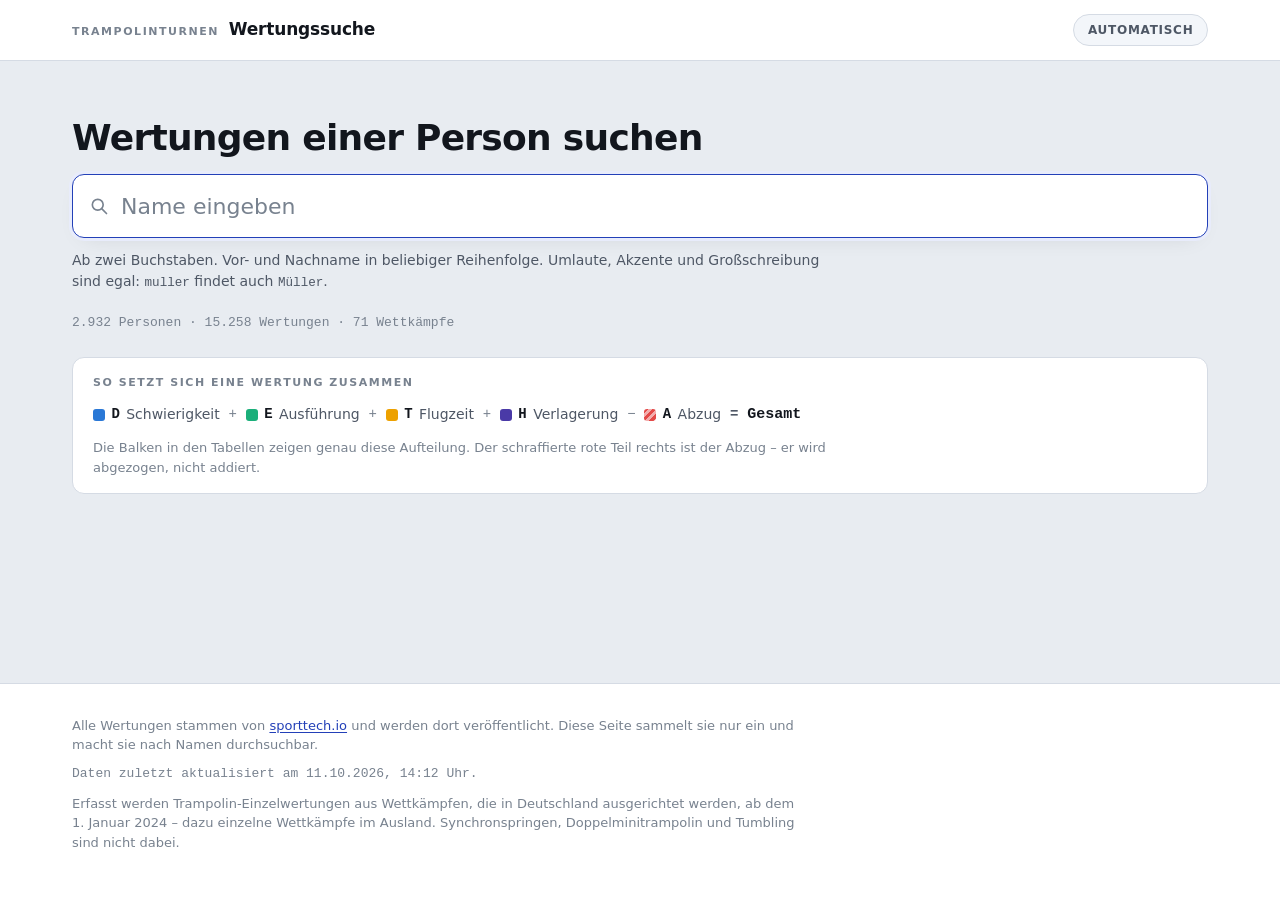
==== docs/index.html @ 2b51a588 "Schritt 4: Website unter docs/ index.html, style.css, app.js - kein Framework, keine Bauwerkzeuge, k" ====
<!DOCTYPE html>
<html lang="de">
<head>
<meta charset="utf-8">
<meta name="viewport" content="width=device-width, initial-scale=1">
<title>Trampolin-Wertungssuche</title>
<meta name="description" content="Alle Trampolin-Wertungen einer Turnerin oder eines Turners aus deutschen Wettkämpfen auf einer Seite. Daten von sporttech.io.">
<meta name="color-scheme" content="light dark">
<link rel="stylesheet" href="style.css">
<link rel="icon" href="data:image/svg+xml,<svg xmlns='http://www.w3.org/2000/svg' viewBox='0 0 32 32'><rect width='32' height='32' rx='6' fill='%232340b8'/><ellipse cx='16' cy='21' rx='10' ry='3.5' fill='none' stroke='white' stroke-width='2.2'/><path d='M16 5v9' stroke='white' stroke-width='2.2' stroke-linecap='round'/></svg>">
</head>
<body>

<a class="sprungmarke" href="#suchfeld">Direkt zur Suche</a>

<header class="kopf">
  <div class="begrenzt kopf-reihe">
    <div class="marke">
      <span class="marke-oben">Trampolinturnen</span>
      <span class="marke-name">Wertungssuche</span>
    </div>

    <button type="button" id="themaSchalter" class="thema-schalter"
            aria-label="Farbschema wechseln">
      <span class="thema-text" id="themaText">Automatisch</span>
    </button>
  </div>
</header>

<main class="begrenzt">

  <!--
    Das Suchfeld ist der Inhalt der Seite, nicht eine Dekoration darüber.
    Darum steht es ganz oben und bekommt den meisten Platz.
  -->
  <section class="suche" aria-labelledby="suchtitel">
    <h1 id="suchtitel">Wertungen einer Person suchen</h1>

    <div class="feld-rahmen">
      <svg class="feld-lupe" viewBox="0 0 24 24" aria-hidden="true">
        <circle cx="10.5" cy="10.5" r="6.5" fill="none" stroke="currentColor" stroke-width="2"/>
        <path d="M15.5 15.5 21 21" stroke="currentColor" stroke-width="2" stroke-linecap="round"/>
      </svg>
      <input type="search" id="suchfeld" class="feld"
             placeholder="Name eingeben"
             autocomplete="off" autocapitalize="off" spellcheck="false"
             enterkeyhint="search"
             aria-describedby="suchhilfe">
      <button type="button" id="leeren" class="feld-leeren" hidden
              aria-label="Suche zurücksetzen">&times;</button>
    </div>

    <p id="suchhilfe" class="suchhilfe">
      Ab zwei Buchstaben. Vor- und Nachname in beliebiger Reihenfolge.
      Umlaute, Akzente und Groß&shy;schreibung sind egal: <em>muller</em> findet
      auch <em>Müller</em>.
    </p>

    <p class="bestand" id="bestand">Daten werden geladen&nbsp;…</p>
  </section>

  <!--
    Die Punkteformel ist gleichzeitig die Legende für die farbigen Balken in
    den Tabellen. Beides an einer Stelle, damit man die Farben nicht raten muss.
  -->
  <section class="formel" aria-label="So setzt sich eine Wertung zusammen">
    <h2 class="formel-titel">So setzt sich eine Wertung zusammen</h2>
    <p class="formel-zeile">
      <span class="teil teil-d"><b>D</b> Schwierigkeit</span>
      <span class="op">+</span>
      <span class="teil teil-e"><b>E</b> Ausführung</span>
      <span class="op">+</span>
      <span class="teil teil-t"><b>T</b> Flugzeit</span>
      <span class="op">+</span>
      <span class="teil teil-h"><b>H</b> Verlagerung</span>
      <span class="op">&minus;</span>
      <span class="teil teil-abzug"><b>A</b> Abzug</span>
      <span class="op gleich">=</span>
      <span class="teil teil-gesamt"><b>Gesamt</b></span>
    </p>
    <p class="formel-fuss">
      Die Balken in den Tabellen zeigen genau diese Aufteilung. Der schraffierte
      rote Teil rechts ist der Abzug – er wird abgezogen, nicht addiert.
    </p>
  </section>

  <!-- Lade-, Leer- und Fehlerzustände -->
  <div id="zustand" class="zustand" role="status" aria-live="polite"></div>

  <!-- Hierhin schreibt app.js die Ergebnisse -->
  <div id="ergebnisse"></div>

</main>

<footer class="fuss">
  <div class="begrenzt">
    <p>
      Alle Wertungen stammen von
      <a href="https://sporttech.io" rel="noopener">sporttech.io</a>
      und werden dort veröffentlicht. Diese Seite sammelt sie nur ein und macht
      sie nach Namen durchsuchbar.
    </p>
    <p id="fussStand" class="fuss-stand"></p>
    <p>
      Erfasst werden Trampolin-Einzelwertungen aus Wettkämpfen, die in
      Deutschland ausgerichtet werden, ab dem 1.&nbsp;Januar 2024 – dazu
      einzelne Wettkämpfe im Ausland. Synchronspringen, Doppel&shy;mini&shy;trampolin
      und Tumbling sind nicht dabei.
    </p>
  </div>
</footer>

<script src="app.js"></script>
</body>
</html>
---- docs/style.css ----
/* ===========================================================================
   Trampolin-Wertungssuche

   Gestaltungsidee: die Seite soll wie ein Messgerät aussehen, nicht wie eine
   Broschüre. Beim Trampolin ist die Flugzeit auf die Millisekunde gewertet,
   und die Gesamtnote ist eine echte Summe aus vier Teilnoten. Darum:

     - alle Zahlen in Tabellenschrift (Monospace, tabular-nums), damit
       Dezimalstellen untereinander stehen
     - Beschriftungen klein, gesperrt, in Großbuchstaben - wie auf einer Anzeige
     - genau eine farbige Stelle: die Aufteilung der Wertung in D, E, T, H
       und Abzug. Alles andere ist grau.

   Die Farben der Teilnoten sind nicht frei gewählt, sondern gegen Rot-Grün-
   und Blau-Gelb-Sehschwäche geprüft (Abstand im OKLab-Raum). Die Reihenfolge
   D - E - T - H - Abzug gehört zur Prüfung dazu; wer sie ändert, muss neu
   prüfen.
   =========================================================================== */

/* ---------------------------------------------------------------- Farben --- */

:root {
  color-scheme: light;

  /* Flächen und Schrift */
  --bg:         #e8ecf1;   /* kühles Hellgrau, wie Hallenboden bei Tageslicht */
  --flaeche:    #ffffff;
  --flaeche-2:  #f3f6fa;
  --flaeche-3:  #e9eef5;
  --schrift:    #12161d;
  --schrift-2:  #4e5765;
  --schrift-3:  #78828f;
  --linie:      #d5dbe4;
  --linie-2:    #e6eaf0;

  /* Bedienelemente */
  --akzent:     #2340b8;
  --akzent-hell:#e8ecfb;
  --fokus:      #2340b8;

  /* Teilnoten - geprüfte Reihenfolge D, E, T, H, Abzug */
  --n-d:     #2a78d6;
  --n-e:     #1baf7a;
  --n-t:     #eda100;
  --n-h:     #4a3aa7;
  --n-abzug: #e34948;

  --schatten: 0 1px 2px rgb(18 22 29 / 6%), 0 8px 24px -12px rgb(18 22 29 / 14%);

  /* Schriften. Keine Webfonts: die Seite soll ohne externe Abhängigkeit
     funktionieren und sofort da sein. */
  --sans: system-ui, -apple-system, "Segoe UI", Roboto, "Helvetica Neue",
          Arial, sans-serif;
  --mono: ui-monospace, "Cascadia Mono", "Segoe UI Mono", "SF Mono",
          Menlo, Consolas, "Liberation Mono", monospace;
}

/* Dunkel über die Systemeinstellung. Der :not()-Schutz lässt eine
   ausdrückliche Hell-Wahl gewinnen. */
@media (prefers-color-scheme: dark) {
  :root:not([data-theme="light"]) {
    color-scheme: dark;

    --bg:         #0f1216;
    --flaeche:    #171b21;
    --flaeche-2:  #1d222a;
    --flaeche-3:  #242b35;
    --schrift:    #e9eef4;
    --schrift-2:  #a3aebd;
    --schrift-3:  #76818f;
    --linie:      #2b323d;
    --linie-2:    #222831;

    --akzent:     #8ca6ff;
    --akzent-hell:#1b2335;
    --fokus:      #8ca6ff;

    /* Eigene Stufen für den dunklen Grund - keine automatische Umkehrung. */
    --n-d:     #3987e5;
    --n-e:     #199e70;
    --n-t:     #c98500;
    --n-h:     #9085e9;
    --n-abzug: #e66767;

    --schatten: 0 1px 2px rgb(0 0 0 / 40%), 0 10px 28px -14px rgb(0 0 0 / 60%);
  }
}

/* Dunkel über den Schalter - gewinnt in beide Richtungen. */
:root[data-theme="dark"] {
  color-scheme: dark;

  --bg:         #0f1216;
  --flaeche:    #171b21;
  --flaeche-2:  #1d222a;
  --flaeche-3:  #242b35;
  --schrift:    #e9eef4;
  --schrift-2:  #a3aebd;
  --schrift-3:  #76818f;
  --linie:      #2b323d;
  --linie-2:    #222831;

  --akzent:     #8ca6ff;
  --akzent-hell:#1b2335;
  --fokus:      #8ca6ff;

  --n-d:     #3987e5;
  --n-e:     #199e70;
  --n-t:     #c98500;
  --n-h:     #9085e9;
  --n-abzug: #e66767;

  --schatten: 0 1px 2px rgb(0 0 0 / 40%), 0 10px 28px -14px rgb(0 0 0 / 60%);
}

/* ------------------------------------------------------------ Grundlagen --- */

*, *::before, *::after { box-sizing: border-box; }

html { -webkit-text-size-adjust: 100%; }

body {
  margin: 0;
  background: var(--bg);
  color: var(--schrift);
  font-family: var(--sans);
  font-size: 1rem;
  line-height: 1.5;
  /* Verhindert, dass die Seite selbst seitlich scrollt - breite Tabellen
     scrollen in ihrem eigenen Kasten. */
  overflow-x: hidden;
  /* Hält den Fuß unten, auch wenn noch keine Ergebnisse da sind. */
  min-height: 100vh;
  display: flex;
  flex-direction: column;
}

main { flex: 1 0 auto; }

a { color: var(--akzent); text-decoration-thickness: 1px; text-underline-offset: 2px; }
a:hover { text-decoration-thickness: 2px; }

:focus-visible {
  outline: 2px solid var(--fokus);
  outline-offset: 2px;
  border-radius: 3px;
}

.begrenzt {
  width: 100%;
  max-width: 76rem;
  margin: 0 auto;
  padding-inline: clamp(1rem, 4vw, 2.5rem);
}

.sprungmarke {
  position: absolute;
  left: -9999px;
}
.sprungmarke:focus {
  left: 1rem; top: 1rem;
  z-index: 10;
  padding: .5rem .9rem;
  background: var(--flaeche);
  border: 2px solid var(--fokus);
  border-radius: 6px;
}

/* ----------------------------------------------------------------- Kopf --- */

.kopf {
  flex: none;
  border-bottom: 1px solid var(--linie);
  background: var(--flaeche);
}

.kopf-reihe {
  display: flex;
  align-items: center;
  justify-content: space-between;
  gap: 1rem;
  min-height: 3.75rem;
}

.marke { display: flex; align-items: baseline; gap: .6rem; flex-wrap: wrap; }

.marke-oben {
  font-size: .6875rem;
  font-weight: 650;
  letter-spacing: .14em;
  text-transform: uppercase;
  color: var(--schrift-3);
}

.marke-name {
  font-size: 1.0625rem;
  font-weight: 700;
  letter-spacing: -.01em;
}

.thema-schalter {
  font: inherit;
  font-size: .75rem;
  font-weight: 600;
  letter-spacing: .06em;
  text-transform: uppercase;
  color: var(--schrift-2);
  background: var(--flaeche-2);
  border: 1px solid var(--linie);
  border-radius: 999px;
  padding: .35rem .85rem;
  cursor: pointer;
}
.thema-schalter:hover { color: var(--schrift); border-color: var(--schrift-3); }

/* ----------------------------------------------------------------- Suche --- */

.suche { padding-block: clamp(2rem, 6vw, 3.5rem) 1.5rem; }

.suche h1 {
  margin: 0 0 1rem;
  font-size: clamp(1.5rem, 1.1rem + 2vw, 2.25rem);
  font-weight: 700;
  letter-spacing: -.02em;
  line-height: 1.15;
}

.feld-rahmen {
  position: relative;
  display: flex;
  align-items: center;
  background: var(--flaeche);
  border: 1px solid var(--linie);
  border-radius: 12px;
  box-shadow: var(--schatten);
}
.feld-rahmen:focus-within {
  border-color: var(--fokus);
  box-shadow: 0 0 0 3px var(--akzent-hell), var(--schatten);
}

.feld-lupe {
  flex: none;
  width: 1.25rem; height: 1.25rem;
  margin-inline: 1rem .25rem;
  color: var(--schrift-3);
}

.feld {
  flex: 1 1 auto;
  min-width: 0;
  font: inherit;
  font-size: clamp(1.0625rem, 1rem + .5vw, 1.375rem);
  color: var(--schrift);
  background: none;
  border: 0;
  padding: .9rem .5rem;
}
.feld:focus { outline: none; }
.feld::placeholder { color: var(--schrift-3); }
/* Das eigene X soll das vom Browser ersetzen. */
.feld::-webkit-search-cancel-button { display: none; }

.feld-leeren {
  flex: none;
  font: inherit;
  font-size: 1.5rem;
  line-height: 1;
  color: var(--schrift-3);
  background: none;
  border: 0;
  padding: 0 1rem;
  cursor: pointer;
}
.feld-leeren:hover { color: var(--schrift); }

.suchhilfe {
  margin: .75rem 0 0;
  font-size: .875rem;
  color: var(--schrift-2);
  max-width: 48rem;
}
.suchhilfe em { font-style: normal; font-family: var(--mono); font-size: .9em; }

.bestand {
  margin: 1.25rem 0 0;
  font-family: var(--mono);
  font-size: .8125rem;
  font-variant-numeric: tabular-nums;
  color: var(--schrift-3);
}

/* --------------------------------------------------------------- Formel --- */

.formel {
  background: var(--flaeche);
  border: 1px solid var(--linie);
  border-radius: 12px;
  padding: 1.1rem 1.25rem 1rem;
  margin-bottom: 2rem;
}

.formel-titel {
  margin: 0 0 .75rem;
  font-size: .6875rem;
  font-weight: 650;
  letter-spacing: .14em;
  text-transform: uppercase;
  color: var(--schrift-3);
}

.formel-zeile {
  display: flex;
  flex-wrap: wrap;
  align-items: center;
  gap: .4rem .55rem;
  margin: 0;
  font-size: .875rem;
}

.formel-zeile .op {
  font-family: var(--mono);
  color: var(--schrift-3);
}
.formel-zeile .gleich { font-weight: 700; color: var(--schrift-2); }

/* Der farbige Punkt trägt die Identität, die Schrift bleibt Textfarbe -
   so bleibt alles lesbar, auch wenn die Farbe nicht erkannt wird. */
.teil {
  display: inline-flex;
  align-items: center;
  gap: .4rem;
  color: var(--schrift-2);
  white-space: nowrap;
}
.teil b {
  font-family: var(--mono);
  font-weight: 700;
  color: var(--schrift);
}
.teil::before {
  content: "";
  width: .75rem; height: .75rem;
  border-radius: 3px;
  background: var(--farbe, var(--schrift-3));
}
.teil-d { --farbe: var(--n-d); }
.teil-e { --farbe: var(--n-e); }
.teil-t { --farbe: var(--n-t); }
.teil-h { --farbe: var(--n-h); }
.teil-abzug::before {
  background: repeating-linear-gradient(
    135deg,
    var(--n-abzug) 0 3px,
    color-mix(in srgb, var(--n-abzug) 45%, var(--flaeche)) 3px 6px);
}
.teil-gesamt::before { display: none; }
.teil-gesamt b { font-size: .9375rem; }

.formel-fuss {
  margin: .75rem 0 0;
  font-size: .8125rem;
  color: var(--schrift-3);
  max-width: 48rem;
}

/* ------------------------------------------------------- Zustandsmeldung --- */

.zustand:empty { display: none; }

.zustand {
  margin-bottom: 2rem;
  padding: 1.25rem 1.5rem;
  background: var(--flaeche);
  border: 1px solid var(--linie);
  border-radius: 12px;
  color: var(--schrift-2);
}
.zustand strong { color: var(--schrift); }
.zustand p { margin: 0; }
.zustand p + p { margin-top: .5rem; }
.zustand.fehler {
  border-color: var(--n-abzug);
  background: color-mix(in srgb, var(--n-abzug) 7%, var(--flaeche));
}
.zustand ul { margin: .5rem 0 0; padding-left: 1.25rem; }

.punkte::after {
  content: "…";
  animation: punkte 1.2s steps(4, end) infinite;
}
@keyframes punkte {
  0%   { clip-path: inset(0 100% 0 0); }
  100% { clip-path: inset(0 0 0 0); }
}
@media (prefers-reduced-motion: reduce) {
  .punkte::after { animation: none; }
}

/* ------------------------------------------------------- Trefferübersicht --- */

.treffer-kopf {
  display: flex;
  flex-wrap: wrap;
  align-items: baseline;
  gap: .5rem 1rem;
  margin-bottom: 1rem;
  padding-bottom: .5rem;
  border-bottom: 1px solid var(--linie);
}
.treffer-kopf h2 {
  margin: 0;
  font-size: .6875rem;
  font-weight: 650;
  letter-spacing: .14em;
  text-transform: uppercase;
  color: var(--schrift-3);
}
.treffer-kopf .anzahl {
  font-family: var(--mono);
  font-size: .8125rem;
  font-variant-numeric: tabular-nums;
  color: var(--schrift-2);
}

/* ---------------------------------------------------------------- Person --- */

.person {
  background: var(--flaeche);
  border: 1px solid var(--linie);
  border-radius: 14px;
  margin-bottom: 1.25rem;
  overflow: hidden;
}

.person-kopf {
  display: flex;
  flex-wrap: wrap;
  align-items: baseline;
  gap: .35rem .75rem;
  padding: 1.1rem 1.25rem .9rem;
}

.person-name {
  margin: 0;
  font-size: 1.1875rem;
  font-weight: 700;
  letter-spacing: -.015em;
}

.person-jahrgang {
  font-family: var(--mono);
  font-size: .8125rem;
  font-variant-numeric: tabular-nums;
  color: var(--schrift-2);
  background: var(--flaeche-3);
  border-radius: 999px;
  padding: .1rem .55rem;
}

.person-verein {
  flex: 1 1 100%;
  font-size: .875rem;
  color: var(--schrift-2);
}
.person-nation {
  font-family: var(--mono);
  font-weight: 700;
  letter-spacing: .04em;
}
.person-nation + .person-nation::before { content: " · "; font-weight: 400; }

/* Frühere Vereinsangaben derselben Person - zurückhaltend. */
.person-frueher { color: var(--schrift-3); }

/* Kennzahlen-Kacheln */
.kacheln {
  display: grid;
  grid-template-columns: repeat(auto-fit, minmax(7rem, 1fr));
  gap: 1px;
  background: var(--linie-2);
  border-block: 1px solid var(--linie-2);
}

.kachel {
  background: var(--flaeche-2);
  padding: .7rem 1rem .8rem;
}

.kachel-oben {
  display: flex;
  align-items: center;
  gap: .35rem;
  font-size: .625rem;
  font-weight: 650;
  letter-spacing: .1em;
  text-transform: uppercase;
  color: var(--schrift-3);
  /* Bewusst kein nowrap: auf schmalen Geräten wird sonst
     "Bestwert Gesamt" abgeschnitten. */
  line-height: 1.3;
}
.kachel-oben::before {
  content: "";
  flex: none;
  width: .5rem; height: .5rem;
  border-radius: 2px;
  background: var(--farbe);
}
.kachel-oben:not([style]):not(.mit-farbe)::before { display: none; }

.kachel-wert {
  margin-top: .15rem;
  font-family: var(--mono);
  font-size: 1.0625rem;
  font-weight: 600;
  font-variant-numeric: tabular-nums;
  color: var(--schrift);
}
/* Eigene Zeile, sonst liest sich "3 15 Übungen" wie eine einzige Zahl. */
.kachel-zusatz {
  display: block;
  font-family: var(--sans);
  font-size: .75rem;
  font-weight: 400;
  line-height: 1.3;
  color: var(--schrift-3);
}

/* --------------------------------------------------------------- Tabelle --- */

.tabelle-rahmen {
  overflow-x: auto;
  /* Scrollt nur hier, nie die ganze Seite. */
  -webkit-overflow-scrolling: touch;
}

table {
  width: 100%;
  border-collapse: collapse;
  font-size: .8125rem;
}

thead th {
  position: sticky;
  top: 0;
  z-index: 1;
  background: var(--flaeche);
  text-align: left;
  font-size: .625rem;
  font-weight: 650;
  letter-spacing: .09em;
  text-transform: uppercase;
  color: var(--schrift-3);
  padding: .7rem .6rem;
  border-bottom: 1px solid var(--linie);
  white-space: nowrap;
}
thead th.rechts { text-align: right; }

tbody td {
  padding: .55rem .6rem;
  border-bottom: 1px solid var(--linie-2);
  vertical-align: baseline;
}
tbody tr:last-child td { border-bottom: 0; }
tbody tr:hover td { background: var(--flaeche-2); }

.zahl {
  font-family: var(--mono);
  font-variant-numeric: tabular-nums;
  text-align: right;
  white-space: nowrap;
}
.zahl.leer { color: var(--schrift-3); }

.gesamt-zelle {
  font-family: var(--mono);
  font-variant-numeric: tabular-nums;
  font-weight: 700;
  text-align: right;
  white-space: nowrap;
}

.datum-zelle {
  font-family: var(--mono);
  font-variant-numeric: tabular-nums;
  color: var(--schrift-2);
  white-space: nowrap;
}

.event-zelle { min-width: 11rem; }
.event-name { display: block; }
.wettkampf-zelle { min-width: 9rem; color: var(--schrift-2); }
.durchgang-zelle { white-space: nowrap; color: var(--schrift-2); }

.platz-zelle {
  font-family: var(--mono);
  font-variant-numeric: tabular-nums;
  text-align: right;
  white-space: nowrap;
}
/* Die ersten drei Plätze bekommen etwas Gewicht - mehr braucht es nicht. */
.platz-1, .platz-2, .platz-3 { font-weight: 700; }

.link-zelle a {
  font-size: .75rem;
  white-space: nowrap;
}

/* ------------------------------------------------- Balken: die Aufteilung --- */

.balken-zelle { width: 10rem; min-width: 8rem; }

.balken-spur {
  /* Die Spur ist die Breite der höchsten Wertung dieser Person. So sind die
     Balken innerhalb einer Tabelle untereinander vergleichbar. */
  width: 100%;
  height: .875rem;
  display: flex;
  align-items: stretch;
}

.balken {
  display: flex;
  gap: 2px;            /* Trennfuge in Flächenfarbe - trennt die Teilnoten */
  height: 100%;
  min-width: 2px;
}

.seg {
  min-width: 2px;
  background: var(--farbe);
}
.seg:first-child { border-radius: 3px 0 0 3px; }
.seg:last-child  { border-radius: 0 3px 3px 0; }
.seg:only-child  { border-radius: 3px; }

.seg-d { --farbe: var(--n-d); }
.seg-e { --farbe: var(--n-e); }
.seg-t { --farbe: var(--n-t); }
.seg-h { --farbe: var(--n-h); }

/* Der Abzug steht abgesetzt hinter dem Balken und ist schraffiert - er wird
   abgezogen, nicht addiert. Die Schraffur ist die zweite Kennzeichnung neben
   der Farbe. */
.seg-abzug {
  margin-left: 3px;
  border-radius: 3px;
  background: repeating-linear-gradient(
    135deg,
    var(--n-abzug) 0 3px,
    color-mix(in srgb, var(--n-abzug) 40%, var(--flaeche)) 3px 6px);
}

/* ------------------------------------------------------------ Mobilansicht --- */

/* Unter 820px wird aus jeder Tabellenzeile eine kleine Karte. Die Spalten-
   überschriften kommen per data-spalte vor den Wert. */
@media (max-width: 820px) {
  .tabelle-rahmen { overflow-x: visible; }

  table, thead, tbody, tr, td { display: block; width: 100%; }
  thead { display: none; }

  tbody tr {
    padding: .9rem 1.25rem 1rem;
    border-bottom: 1px solid var(--linie);
  }
  tbody tr:last-child { border-bottom: 0; }
  tbody tr:hover td { background: none; }

  tbody td {
    display: flex;
    justify-content: space-between;
    align-items: baseline;
    gap: 1rem;
    padding: .2rem 0;
    border: 0;
    text-align: left;
  }
  tbody td::before {
    content: attr(data-spalte);
    flex: none;
    font-size: .625rem;
    font-weight: 650;
    letter-spacing: .09em;
    text-transform: uppercase;
    color: var(--schrift-3);
  }
  tbody td.zahl, tbody td.gesamt-zelle, tbody td.platz-zelle { text-align: right; }

  /* Datum, Event und Wettkampf bilden den Kartenkopf. */
  tbody td.datum-zelle {
    display: block;
    font-size: .6875rem;
    letter-spacing: .06em;
    text-transform: uppercase;
    color: var(--schrift-3);
    margin-bottom: .1rem;
  }
  tbody td.datum-zelle::before { content: none; }

  tbody td.event-zelle {
    display: block;
    font-size: 1rem;
    font-weight: 650;
    color: var(--schrift);
    margin-bottom: .1rem;
  }
  tbody td.event-zelle::before { content: none; }

  tbody td.wettkampf-zelle {
    display: block;
    margin-bottom: .5rem;
  }
  tbody td.wettkampf-zelle::before { content: none; }

  /* Die vier Teilnoten und der Abzug als eine Zeile aus fünf Spalten,
     statt als fünf Zeilen untereinander. */
  tbody td.zahl {
    display: inline-flex;
    flex-direction: column;
    align-items: flex-start;
    gap: 0;
    width: 20%;
    padding-top: .5rem;
  }
  tbody td.zahl::before { margin-bottom: .1rem; }

  .balken-zelle { display: block; width: 100%; padding-top: .6rem; }
  .balken-zelle::before { content: none; }
  .balken-spur { height: .75rem; }

  tbody td.gesamt-zelle {
    margin-top: .5rem;
    padding-top: .5rem;
    border-top: 1px solid var(--linie-2);
    font-size: 1rem;
  }
}

/* ----------------------------------------------------------------- Fuß --- */

.fuss {
  flex: none;
  margin-top: 3rem;
  padding-block: 2rem 3rem;
  border-top: 1px solid var(--linie);
  background: var(--flaeche);
  font-size: .8125rem;
  color: var(--schrift-3);
}
.fuss p { margin: 0 0 .6rem; max-width: 46rem; }
.fuss p:last-child { margin-bottom: 0; }
.fuss-stand { font-family: var(--mono); font-variant-numeric: tabular-nums; }

/* ----------------------------------------------------------- Mehr-Knopf --- */

.mehr {
  display: block;
  width: 100%;
  font: inherit;
  font-size: .8125rem;
  font-weight: 600;
  color: var(--akzent);
  background: var(--flaeche-2);
  border: 0;
  border-top: 1px solid var(--linie);
  padding: .8rem;
  cursor: pointer;
}
.mehr:hover { background: var(--flaeche-3); }
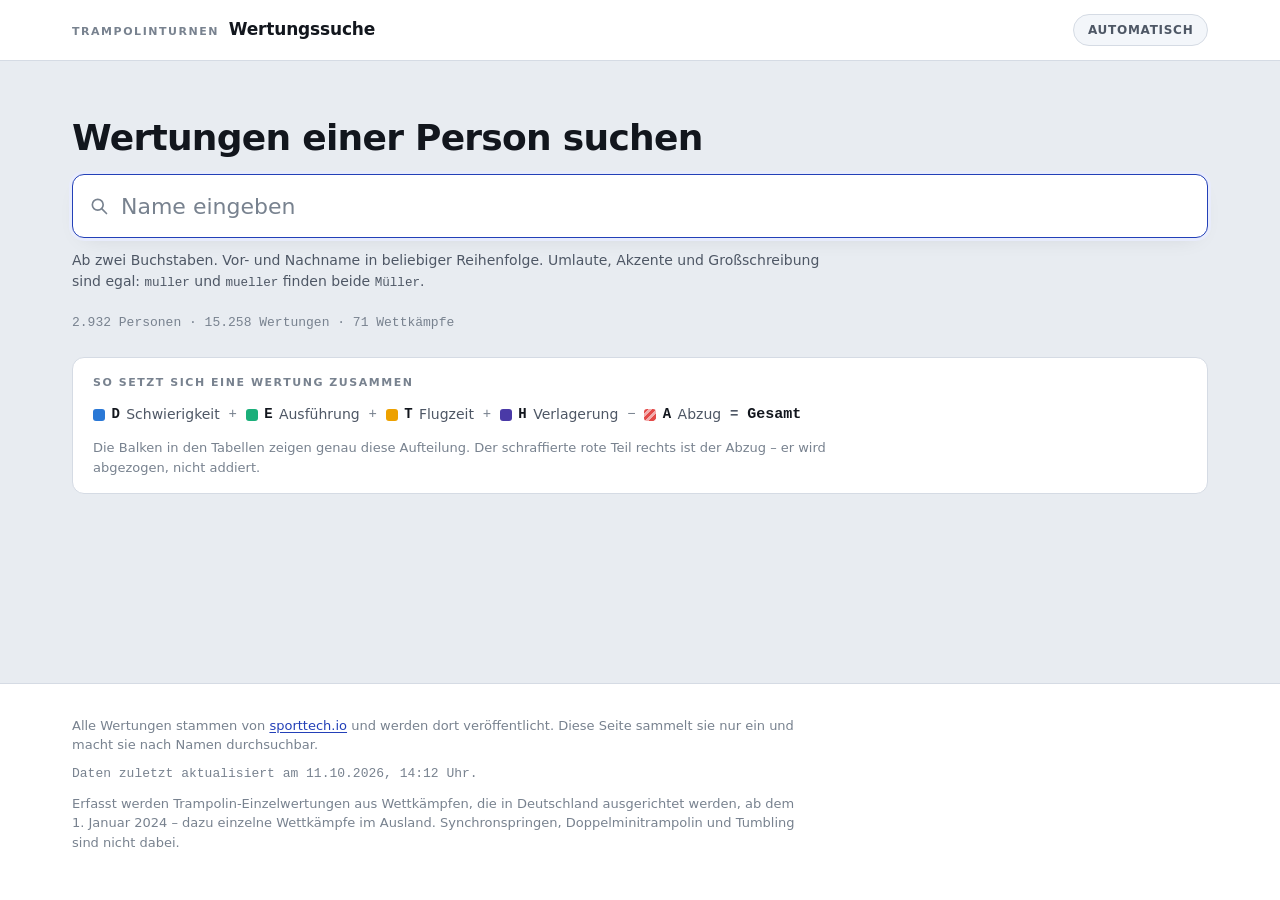
==== commit d7ea8f56: "Schritt 5: Tests und README 72 JUnit-Tests, alle ohne Netzzugriff - sie arbeiten mit den echten, nur" ====
--- a/docs/index.html
+++ b/docs/index.html
@@ -52,8 +52,8 @@
 
     <p id="suchhilfe" class="suchhilfe">
       Ab zwei Buchstaben. Vor- und Nachname in beliebiger Reihenfolge.
-      Umlaute, Akzente und Groß&shy;schreibung sind egal: <em>muller</em> findet
-      auch <em>Müller</em>.
+      Umlaute, Akzente und Groß&shy;schreibung sind egal:
+      <em>muller</em> und <em>mueller</em> finden beide <em>Müller</em>.
     </p>
 
     <p class="bestand" id="bestand">Daten werden geladen&nbsp;…</p>
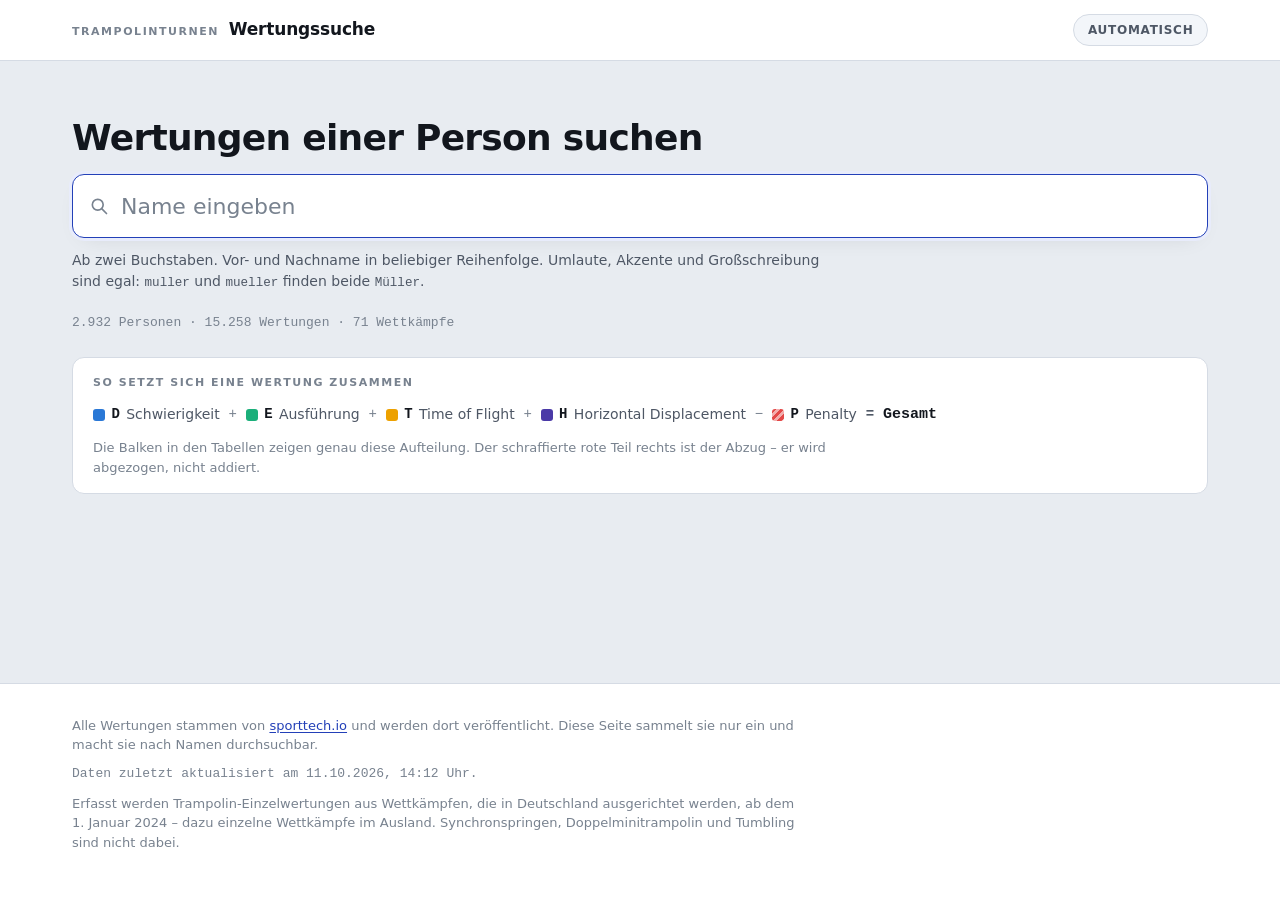
==== commit c3c8d32e: "GitHub Pages: Weiterleitung auf docs/, falls Pages auf root steht Unter der Pages-Adresse war nur di" ====
--- a/docs/index.html
+++ b/docs/index.html
@@ -70,11 +70,11 @@
       <span class="op">+</span>
       <span class="teil teil-e"><b>E</b> Ausführung</span>
       <span class="op">+</span>
-      <span class="teil teil-t"><b>T</b> Flugzeit</span>
+      <span class="teil teil-t"><b>T</b> Time of Flight</span>
       <span class="op">+</span>
-      <span class="teil teil-h"><b>H</b> Verlagerung</span>
+      <span class="teil teil-h"><b>H</b> Horizontal Displacement</span>
       <span class="op">&minus;</span>
-      <span class="teil teil-abzug"><b>A</b> Abzug</span>
+      <span class="teil teil-abzug"><b>P</b> Penalty</span>
       <span class="op gleich">=</span>
       <span class="teil teil-gesamt"><b>Gesamt</b></span>
     </p>
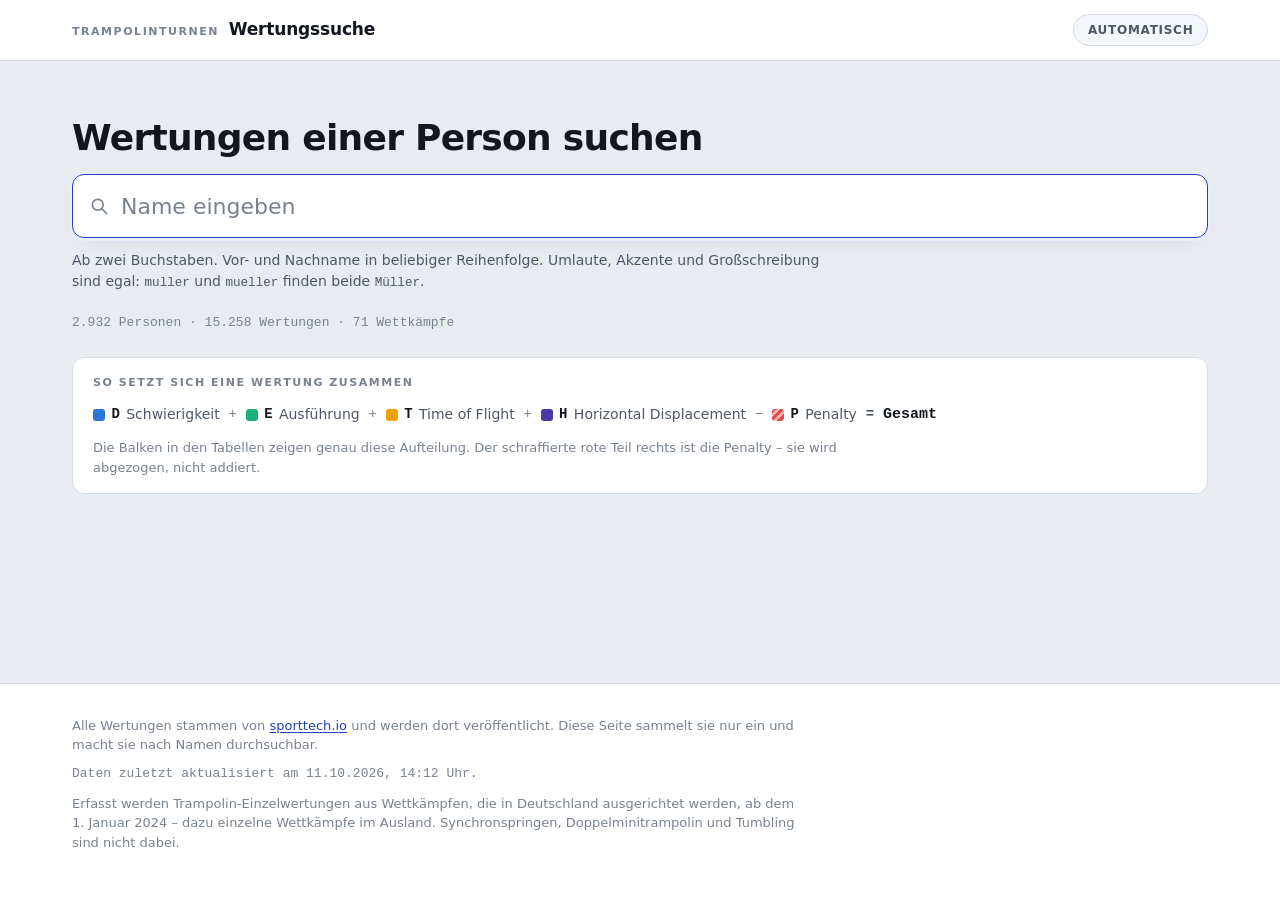
==== commit 74c40b9e: "Tabellenspalte "Abzug" heisst jetzt "Penalty" Die Legende benutzt seit der letzten Aenderung die FIG" ====
--- a/docs/index.html
+++ b/docs/index.html
@@ -80,7 +80,7 @@
     </p>
     <p class="formel-fuss">
       Die Balken in den Tabellen zeigen genau diese Aufteilung. Der schraffierte
-      rote Teil rechts ist der Abzug – er wird abgezogen, nicht addiert.
+      rote Teil rechts ist die Penalty – sie wird abgezogen, nicht addiert.
     </p>
   </section>
 
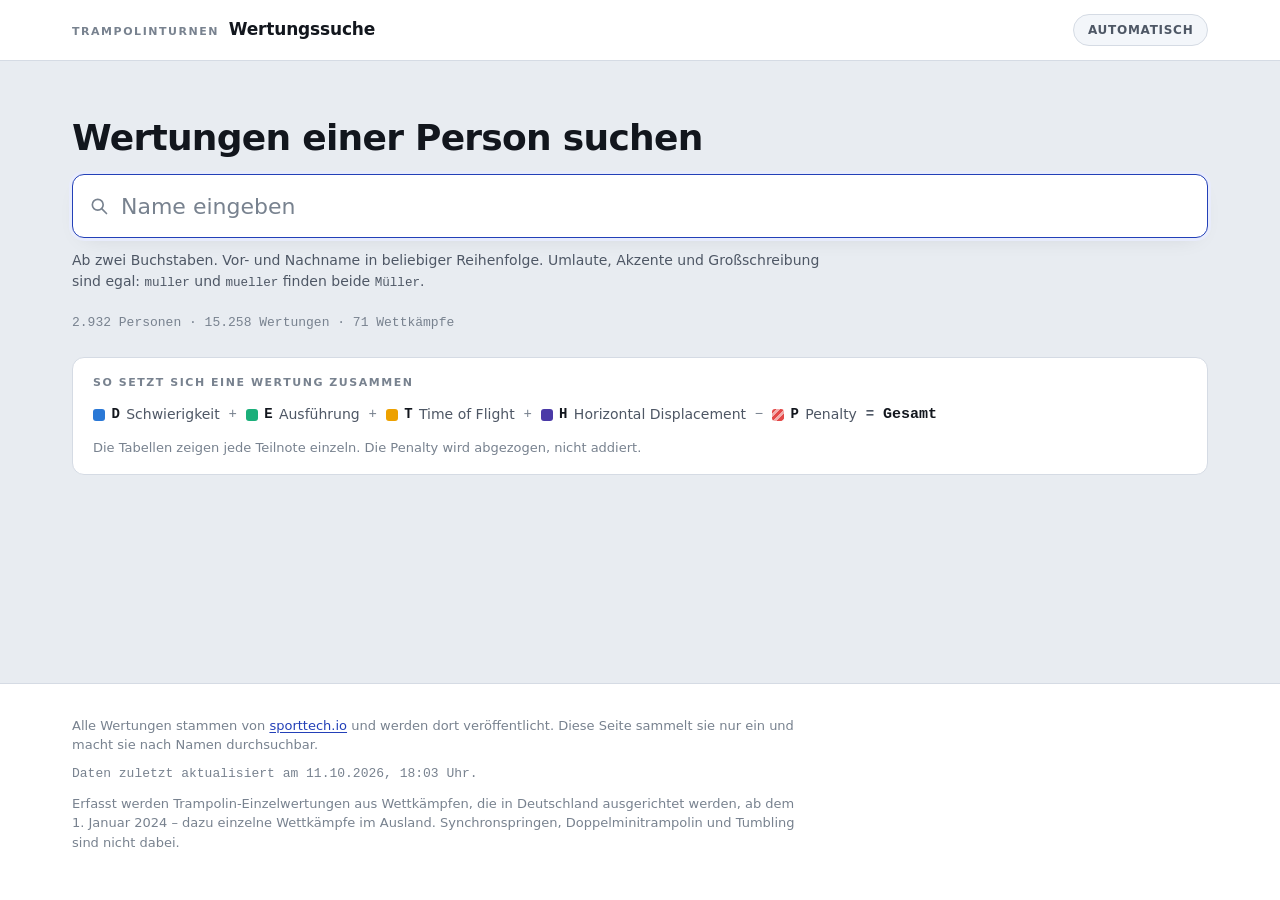
==== commit 6a3df766: "Tabelle: Balkenspalte raus, Gliederung durch Linien - Spalte "Aufteilung" mit den gestapelten Balken" ====
--- a/docs/index.html
+++ b/docs/index.html
@@ -60,8 +60,8 @@
   </section>
 
   <!--
-    Die Punkteformel ist gleichzeitig die Legende für die farbigen Balken in
-    den Tabellen. Beides an einer Stelle, damit man die Farben nicht raten muss.
+    Die Punkteformel erklärt, woraus sich eine Wertung zusammensetzt, und ist
+    gleichzeitig die Legende für die Farben der Bestwert-Kacheln.
   -->
   <section class="formel" aria-label="So setzt sich eine Wertung zusammen">
     <h2 class="formel-titel">So setzt sich eine Wertung zusammen</h2>
@@ -79,8 +79,8 @@
       <span class="teil teil-gesamt"><b>Gesamt</b></span>
     </p>
     <p class="formel-fuss">
-      Die Balken in den Tabellen zeigen genau diese Aufteilung. Der schraffierte
-      rote Teil rechts ist die Penalty – sie wird abgezogen, nicht addiert.
+      Die Tabellen zeigen jede Teilnote einzeln. Die Penalty wird abgezogen,
+      nicht addiert.
     </p>
   </section>
 
--- a/docs/style.css
+++ b/docs/style.css
@@ -8,12 +8,15 @@
      - alle Zahlen in Tabellenschrift (Monospace, tabular-nums), damit
        Dezimalstellen untereinander stehen
      - Beschriftungen klein, gesperrt, in Großbuchstaben - wie auf einer Anzeige
-     - genau eine farbige Stelle: die Aufteilung der Wertung in D, E, T, H
-       und Abzug. Alles andere ist grau.
+     - die Tabelle wird durch Linien gegliedert, waagerecht nach Jahr und
+       Wettkampf, senkrecht in Blöcke:
+         Datum │ wo und was │ Platz │ Teilnoten │ Gesamt │ Quelle
+     - genau eine farbige Stelle: die Teilnoten D, E, T, H und Penalty.
+       Alles andere ist grau.
 
    Die Farben der Teilnoten sind nicht frei gewählt, sondern gegen Rot-Grün-
    und Blau-Gelb-Sehschwäche geprüft (Abstand im OKLab-Raum). Die Reihenfolge
-   D - E - T - H - Abzug gehört zur Prüfung dazu; wer sie ändert, muss neu
+   D - E - T - H - Penalty gehört zur Prüfung dazu; wer sie ändert, muss neu
    prüfen.
    =========================================================================== */
 
@@ -423,46 +426,151 @@
   color: var(--schrift-2);
 }
 
+/* "Alle aufklappen" sitzt rechts außen in der Kopfzeile. */
+.alle-knopf {
+  margin-left: auto;
+  font: inherit;
+  font-size: .75rem;
+  font-weight: 600;
+  color: var(--akzent);
+  background: none;
+  border: 1px solid var(--linie);
+  border-radius: 999px;
+  padding: .3rem .8rem;
+  cursor: pointer;
+  white-space: nowrap;
+}
+.alle-knopf:hover { background: var(--flaeche); border-color: var(--akzent); }
+
 /* ---------------------------------------------------------------- Person --- */
 
+/*
+   Jede Person ist ein <details>. Zugeklappt sieht man nur die
+   Übersichtszeile - so bekommt man bei vielen Treffern zuerst einen
+   Überblick und klappt dann gezielt auf.
+*/
 .person {
   background: var(--flaeche);
   border: 1px solid var(--linie);
   border-radius: 14px;
+  margin-bottom: .625rem;
+  overflow: hidden;
+}
+.person[open] {
   margin-bottom: 1.25rem;
-  overflow: hidden;
+  border-color: var(--schrift-3);
+  box-shadow: var(--schatten);
 }
 
 .person-kopf {
   display: flex;
   flex-wrap: wrap;
+  align-items: center;
+  gap: .35rem 1.5rem;
+  padding: .85rem 1.25rem;
+  cursor: pointer;
+  /* Das Standard-Dreieck des Browsers weg - wir zeichnen einen eigenen Pfeil. */
+  list-style: none;
+}
+.person-kopf::-webkit-details-marker { display: none; }
+.person-kopf:hover { background: var(--flaeche-2); }
+.person-kopf:focus-visible {
+  outline: 2px solid var(--fokus);
+  outline-offset: -2px;
+}
+
+.person-links { flex: 1 1 16rem; min-width: 0; }
+
+.person-titel {
+  display: flex;
   align-items: baseline;
-  gap: .35rem .75rem;
-  padding: 1.1rem 1.25rem .9rem;
+  flex-wrap: wrap;
+  gap: .35rem .6rem;
 }
 
 .person-name {
   margin: 0;
-  font-size: 1.1875rem;
+  font-size: 1.0625rem;
   font-weight: 700;
   letter-spacing: -.015em;
 }
 
 .person-jahrgang {
   font-family: var(--mono);
-  font-size: .8125rem;
+  font-size: .75rem;
   font-variant-numeric: tabular-nums;
   color: var(--schrift-2);
   background: var(--flaeche-3);
   border-radius: 999px;
-  padding: .1rem .55rem;
+  padding: .1rem .5rem;
 }
 
 .person-verein {
-  flex: 1 1 100%;
+  margin: .15rem 0 0;
+  font-size: .8125rem;
+  color: var(--schrift-2);
+}
+
+/* Die Kennzahlen aus dem Suchindex - rechts in der Übersichtszeile. */
+.person-zahlen {
+  display: flex;
+  flex-wrap: wrap;
+  gap: .25rem 1.5rem;
+}
+
+.person-zahl {
+  display: flex;
+  flex-direction: column;
+  min-width: 4.25rem;
+}
+
+.person-zahl-titel {
+  font-size: .5625rem;
+  font-weight: 650;
+  letter-spacing: .1em;
+  text-transform: uppercase;
+  color: var(--schrift-3);
+}
+
+.person-zahl-wert {
+  font-family: var(--mono);
+  font-size: .9375rem;
+  font-weight: 600;
+  font-variant-numeric: tabular-nums;
+  white-space: nowrap;
+}
+
+/* Der Pfeil ganz rechts, dreht sich beim Aufklappen. */
+.person-pfeil {
+  flex: none;
+  width: .6rem; height: .6rem;
+  border-right: 2px solid var(--schrift-3);
+  border-bottom: 2px solid var(--schrift-3);
+  transform: rotate(45deg);
+  transform-origin: center;
+  margin-top: -.3rem;
+  transition: transform .15s ease;
+}
+.person[open] .person-pfeil {
+  transform: rotate(225deg);
+  margin-top: .2rem;
+}
+.person-kopf:hover .person-pfeil {
+  border-color: var(--schrift);
+}
+@media (prefers-reduced-motion: reduce) {
+  .person-pfeil { transition: none; }
+}
+
+/* Ladehinweis und Fehler innerhalb einer aufgeklappten Person. */
+.person-laedt,
+.person-fehler {
+  padding: 1rem 1.25rem 1.25rem;
   font-size: .875rem;
   color: var(--schrift-2);
-}
+  border-top: 1px solid var(--linie-2);
+}
+.person-fehler { color: var(--n-abzug); }
 .person-nation {
   font-family: var(--mono);
   font-weight: 700;
@@ -552,19 +660,93 @@
   letter-spacing: .09em;
   text-transform: uppercase;
   color: var(--schrift-3);
-  padding: .7rem .6rem;
+  padding: .7rem .45rem;
   border-bottom: 1px solid var(--linie);
   white-space: nowrap;
 }
 thead th.rechts { text-align: right; }
 
 tbody td {
-  padding: .55rem .6rem;
+  padding: .55rem .45rem;
   border-bottom: 1px solid var(--linie-2);
   vertical-align: baseline;
 }
 tbody tr:last-child td { border-bottom: 0; }
 tbody tr:hover td { background: var(--flaeche-2); }
+
+/* ------------------------------------------------- Gliederung der Tabelle --- */
+
+/*
+   Zwei Ebenen, damit man sich in einer langen Laufbahn zurechtfindet:
+   das Jahresband trennt die Jahre, die kräftige Linie die Wettkämpfe.
+*/
+
+.jahr-band td {
+  padding: 1.5rem .6rem .4rem;
+  border-bottom: 0;
+  border-top: 1px solid var(--linie);
+  background: none;
+}
+.jahr-band:hover td { background: none; }
+/* Ganz oben braucht es weder Linie noch den großen Abstand. */
+tbody tr.jahr-band:first-child td {
+  padding-top: .35rem;
+  border-top: 0;
+}
+
+.jahr-zahl {
+  display: inline-block;
+  font-family: var(--mono);
+  font-size: .75rem;
+  font-weight: 700;
+  letter-spacing: .12em;
+  font-variant-numeric: tabular-nums;
+  color: var(--schrift-2);
+  background: var(--flaeche-3);
+  border-radius: 999px;
+  padding: .15rem .7rem;
+}
+
+/* Erste Zeile eines Wettkampfs: eine kräftige Linie darüber. Die Zeilen
+   innerhalb eines Wettkampfs trennt nur die feine Linie, dadurch gehören
+   sie sichtbar zusammen.
+
+   Die 2px sind nötig, nicht Geschmack: bei border-collapse gewinnt zwischen
+   zwei aneinanderstoßenden Rändern der breitere. Mit 1px würde die helle
+   Unterkante der Zeile darüber die Trennlinie überdecken. */
+tr.wk-start td {
+  border-top: 2px solid var(--schrift-3);
+}
+/* Nach einem Jahresband braucht es die Linie nicht noch einmal. */
+.jahr-band + tr.wk-start td { border-top: 0; }
+tbody tr:first-child td { border-top: 0; }
+
+/* -------------------------------------------- Senkrechte Trennlinien --- */
+
+/*
+   Die Tabelle zerfällt in Blöcke, die inhaltlich zusammengehören:
+
+     Datum │ Event  Wettkampf  Durchgang │ Platz │ D  E  T  H  Penalty │ Gesamt │ Quelle
+            wann und wo                    Rang    die Teilnoten         Summe    Nachweis
+
+   Die Linie steht jeweils links von der Spalte, die einen neuen Block
+   eröffnet.
+*/
+thead th.trenner,
+tbody td.trenner {
+  border-left: 1px solid var(--linie);
+}
+/* Im Kopf etwas kräftiger, damit die Gliederung sofort ins Auge fällt. */
+thead th.trenner { border-left-color: var(--schrift-3); }
+
+/* Die Übungsnummer steht in derselben Spalte wie der Durchgang, nur
+   zurückgenommen - "Qualifikation · Übung 2". */
+.uebung-zusatz {
+  font-family: var(--mono);
+  font-variant-numeric: tabular-nums;
+  color: var(--schrift-3);
+  white-space: nowrap;
+}
 
 .zahl {
   font-family: var(--mono);
@@ -608,51 +790,6 @@
   white-space: nowrap;
 }
 
-/* ------------------------------------------------- Balken: die Aufteilung --- */
-
-.balken-zelle { width: 10rem; min-width: 8rem; }
-
-.balken-spur {
-  /* Die Spur ist die Breite der höchsten Wertung dieser Person. So sind die
-     Balken innerhalb einer Tabelle untereinander vergleichbar. */
-  width: 100%;
-  height: .875rem;
-  display: flex;
-  align-items: stretch;
-}
-
-.balken {
-  display: flex;
-  gap: 2px;            /* Trennfuge in Flächenfarbe - trennt die Teilnoten */
-  height: 100%;
-  min-width: 2px;
-}
-
-.seg {
-  min-width: 2px;
-  background: var(--farbe);
-}
-.seg:first-child { border-radius: 3px 0 0 3px; }
-.seg:last-child  { border-radius: 0 3px 3px 0; }
-.seg:only-child  { border-radius: 3px; }
-
-.seg-d { --farbe: var(--n-d); }
-.seg-e { --farbe: var(--n-e); }
-.seg-t { --farbe: var(--n-t); }
-.seg-h { --farbe: var(--n-h); }
-
-/* Der Abzug steht abgesetzt hinter dem Balken und ist schraffiert - er wird
-   abgezogen, nicht addiert. Die Schraffur ist die zweite Kennzeichnung neben
-   der Farbe. */
-.seg-abzug {
-  margin-left: 3px;
-  border-radius: 3px;
-  background: repeating-linear-gradient(
-    135deg,
-    var(--n-abzug) 0 3px,
-    color-mix(in srgb, var(--n-abzug) 40%, var(--flaeche)) 3px 6px);
-}
-
 /* ------------------------------------------------------------ Mobilansicht --- */
 
 /* Unter 820px wird aus jeder Tabellenzeile eine kleine Karte. Die Spalten-
@@ -660,6 +797,24 @@
 @media (max-width: 820px) {
   .tabelle-rahmen { overflow-x: visible; }
 
+  /* Der Pfeil würde sonst in eine eigene Zeile unter die Kennzahlen
+     rutschen. Fest nach rechts oben, neben den Namen. */
+  .person-kopf {
+    position: relative;
+    padding-right: 2.5rem;
+  }
+  .person-pfeil {
+    position: absolute;
+    right: 1.1rem;
+    top: 1.15rem;
+    margin-top: 0;
+  }
+  .person[open] .person-pfeil { top: 1.35rem; margin-top: 0; }
+
+  /* Vier Kennzahlen nebeneinander sind auf dem Handy zu eng - zwei Reihen. */
+  .person-zahlen { gap: .5rem 1.25rem; }
+  .person-zahl { min-width: 3.75rem; }
+
   table, thead, tbody, tr, td { display: block; width: 100%; }
   thead { display: none; }
 
@@ -669,6 +824,18 @@
   }
   tbody tr:last-child { border-bottom: 0; }
   tbody tr:hover td { background: none; }
+
+  /* Das Jahresband wird zur Zwischenüberschrift über den Karten. */
+  .jahr-band { padding: 1.25rem 1.25rem .4rem; border-bottom: 0; }
+  .jahr-band td { padding: 0; display: block; }
+  .jahr-band td::before { content: none; }
+
+  /* Die Trennlinie gehört in der Kartenansicht an die Karte, nicht an die
+     einzelne Zelle. Senkrechte Linien ergeben hier keinen Sinn. */
+  tr.wk-start td { border-top: 0; }
+  tr.wk-start { border-top: 2px solid var(--schrift-3); }
+  .jahr-band + tr.wk-start { border-top: 0; }
+  tbody tr:first-child { border-top: 0; }
 
   tbody td {
     display: flex;
@@ -679,6 +846,7 @@
     border: 0;
     text-align: left;
   }
+  thead th.trenner, tbody td.trenner { border-left: 0; }
   tbody td::before {
     content: attr(data-spalte);
     flex: none;
@@ -727,10 +895,6 @@
     padding-top: .5rem;
   }
   tbody td.zahl::before { margin-bottom: .1rem; }
-
-  .balken-zelle { display: block; width: 100%; padding-top: .6rem; }
-  .balken-zelle::before { content: none; }
-  .balken-spur { height: .75rem; }
 
   tbody td.gesamt-zelle {
     margin-top: .5rem;
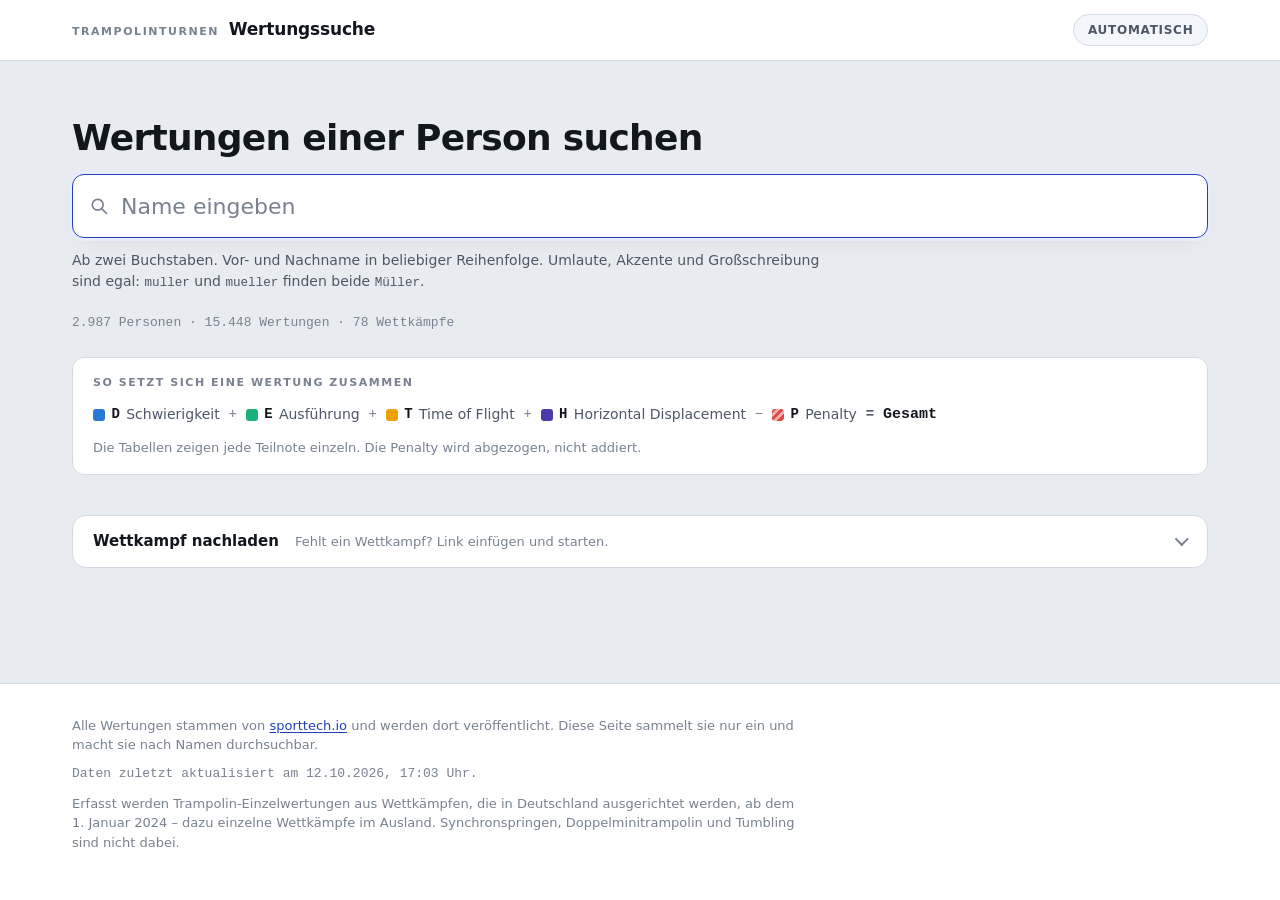
==== commit a6cc9783: "Wettkampf von der Website aus nachladen Auf der Seite gibt es jetzt unten einen Abschnitt "Wettkampf" ====
--- a/docs/index.html
+++ b/docs/index.html
@@ -90,6 +90,57 @@
   <!-- Hierhin schreibt app.js die Ergebnisse -->
   <div id="ergebnisse"></div>
 
+  <!--
+    Einen einzelnen Wettkampf nachladen.
+
+    Die Seite kann den Crawler nicht selbst starten - sie liegt als statische
+    Datei auf GitHub Pages und könnte keinen Zugangsschlüssel verwahren, ohne
+    ihn für alle lesbar zu machen. Stattdessen bereitet sie eine Nachricht an
+    GitHub vor; dort übernimmt GitHub die Anmeldung.
+  -->
+  <details class="nachladen" id="nachladen">
+    <summary class="nachladen-kopf">
+      <span class="nachladen-titel">Wettkampf nachladen</span>
+      <span class="nachladen-unten">Fehlt ein Wettkampf? Link einfügen und starten.</span>
+      <span class="person-pfeil"></span>
+    </summary>
+
+    <div class="nachladen-inhalt">
+      <p class="nachladen-text">
+        Gesammelt werden Wettkämpfe, die in Deutschland ausgerichtet werden.
+        Alles andere – und Wettkämpfe, die sporttech.io nicht öffentlich
+        listet – lässt sich hier einzeln nachholen. Einmal nachgeladen, bleibt
+        ein Wettkampf dauerhaft dabei.
+      </p>
+
+      <label class="feld-block">
+        <span class="feld-titel">Link des Wettkampfs auf sporttech.io</span>
+        <input type="url" id="nachladenLink" class="feld-klein"
+               placeholder="https://sporttech.io/events/…/ovs/"
+               autocomplete="off" spellcheck="false">
+      </label>
+
+      <label class="feld-block">
+        <span class="feld-titel">Passwort</span>
+        <input type="password" id="nachladenPasswort" class="feld-klein"
+               autocomplete="current-password">
+      </label>
+
+      <p id="nachladenHinweis" class="nachladen-hinweis" role="status" aria-live="polite"></p>
+
+      <button type="button" id="nachladenKnopf" class="nachladen-knopf">
+        Nachladen starten
+      </button>
+
+      <p class="nachladen-fuss">
+        Es öffnet sich GitHub mit einer fertig ausgefüllten Nachricht – dort
+        noch einmal auf den grünen Knopf, fertig. Das Ergebnis kommt als
+        Antwort auf dieselbe Nachricht. Mehrere Links auf einmal gehen auch,
+        einfach untereinander einfügen.
+      </p>
+    </div>
+  </details>
+
 </main>
 
 <footer class="fuss">
--- a/docs/style.css
+++ b/docs/style.css
@@ -904,6 +904,116 @@
   }
 }
 
+/* ------------------------------------------------- Wettkampf nachladen --- */
+
+/* Zugeklappt eine unauffällige Zeile unter den Ergebnissen - das ist der
+   Ausnahmefall, nicht der Alltag. */
+.nachladen {
+  margin-top: 2.5rem;
+  background: var(--flaeche);
+  border: 1px solid var(--linie);
+  border-radius: 14px;
+  overflow: hidden;
+}
+.nachladen[open] {
+  border-color: var(--schrift-3);
+  box-shadow: var(--schatten);
+}
+
+.nachladen-kopf {
+  display: flex;
+  align-items: center;
+  flex-wrap: wrap;
+  gap: .25rem 1rem;
+  padding: .9rem 1.25rem;
+  cursor: pointer;
+  list-style: none;
+}
+.nachladen-kopf::-webkit-details-marker { display: none; }
+.nachladen-kopf:hover { background: var(--flaeche-2); }
+.nachladen-kopf:focus-visible { outline: 2px solid var(--fokus); outline-offset: -2px; }
+
+.nachladen-titel {
+  font-size: .9375rem;
+  font-weight: 650;
+}
+.nachladen-unten {
+  flex: 1 1 auto;
+  font-size: .8125rem;
+  color: var(--schrift-3);
+}
+
+.nachladen-inhalt {
+  padding: 0 1.25rem 1.25rem;
+  border-top: 1px solid var(--linie-2);
+  max-width: 34rem;
+}
+
+.nachladen-text,
+.nachladen-fuss {
+  font-size: .8125rem;
+  color: var(--schrift-2);
+  margin: 1rem 0;
+}
+.nachladen-fuss { color: var(--schrift-3); margin-bottom: 0; }
+
+.feld-block { display: block; margin-bottom: .9rem; }
+
+.feld-titel {
+  display: block;
+  font-size: .625rem;
+  font-weight: 650;
+  letter-spacing: .1em;
+  text-transform: uppercase;
+  color: var(--schrift-3);
+  margin-bottom: .3rem;
+}
+
+.feld-klein {
+  display: block;
+  width: 100%;
+  font: inherit;
+  font-size: .875rem;
+  color: var(--schrift);
+  background: var(--flaeche-2);
+  border: 1px solid var(--linie);
+  border-radius: 8px;
+  padding: .55rem .7rem;
+}
+.feld-klein:focus {
+  outline: none;
+  border-color: var(--fokus);
+  box-shadow: 0 0 0 3px var(--akzent-hell);
+}
+
+.nachladen-hinweis {
+  margin: 0 0 .75rem;
+  font-size: .8125rem;
+  color: var(--schrift-2);
+  min-height: 1.2em;
+}
+.nachladen-hinweis.fehler { color: var(--n-abzug); }
+
+.nachladen-knopf {
+  font: inherit;
+  font-size: .875rem;
+  font-weight: 650;
+  color: #fff;
+  background: var(--akzent);
+  border: 0;
+  border-radius: 8px;
+  padding: .6rem 1.2rem;
+  cursor: pointer;
+}
+.nachladen-knopf:hover { filter: brightness(1.1); }
+.nachladen-knopf:focus-visible { outline: 2px solid var(--fokus); outline-offset: 2px; }
+
+/* Im dunklen Schema ist der Akzent hell - dann braucht die Schrift dunkel. */
+@media (prefers-color-scheme: dark) {
+  :root:not([data-theme="light"]) .nachladen-knopf { color: #0f1216; }
+}
+:root[data-theme="dark"] .nachladen-knopf { color: #0f1216; }
+
 /* ----------------------------------------------------------------- Fuß --- */
 
 .fuss {
